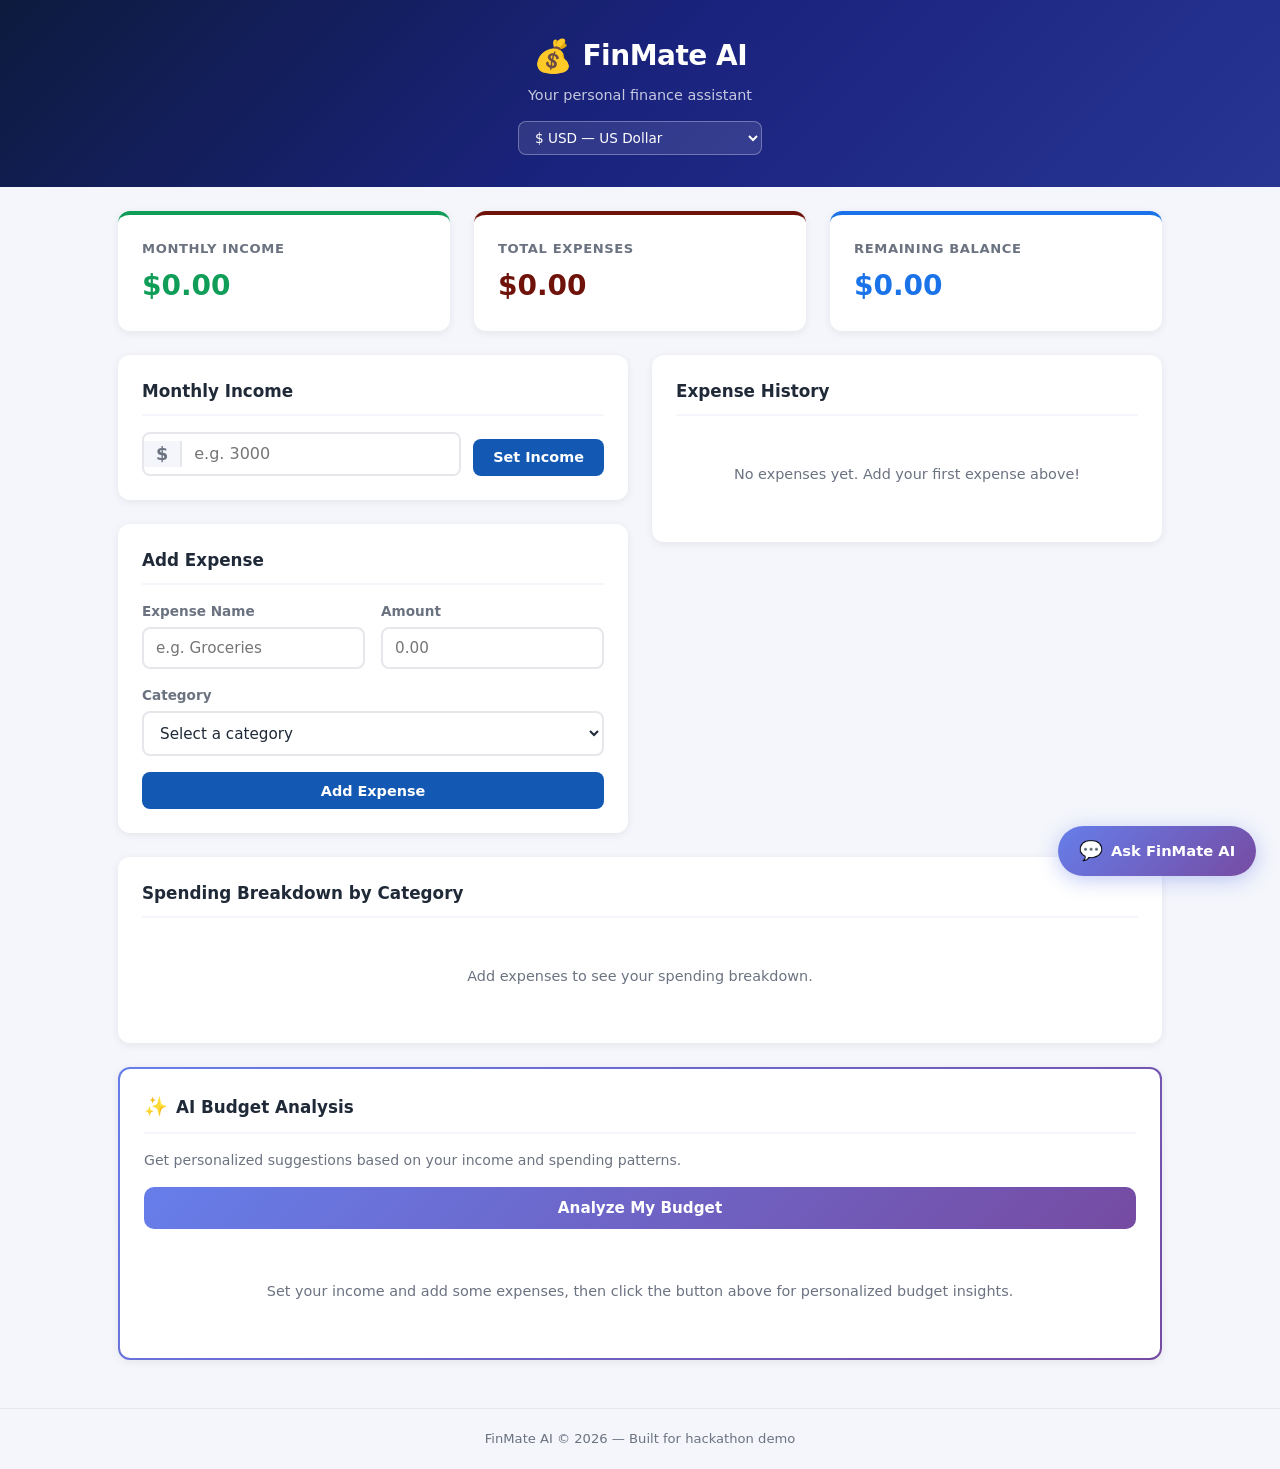
==== index.html @ 182d06a1 "Add files via upload" ====
<!DOCTYPE html>
<html lang="en">
<head>
  <meta charset="UTF-8" />
  <meta name="viewport" content="width=device-width, initial-scale=1.0" />
  <title>FinMate AI — Personal Finance Dashboard</title>
  <link rel="stylesheet" href="styles.css" />
</head>
<body>

  <!-- ========== HEADER ========== -->
  <header class="header">
    <div class="header-inner">
      <div class="logo">
        <span class="logo-icon">💰</span>
        <h1>FinMate AI</h1>
      </div>
      <p class="tagline">Your personal finance assistant</p>
      <div class="currency-selector">
        <label for="currency-select" class="sr-only">Select currency</label>
        <select id="currency-select" class="currency-select">
          <option value="USD">$ USD — US Dollar</option>
          <option value="EUR">€ EUR — Euro</option>
          <option value="GBP">£ GBP — British Pound</option>
          <option value="PKR">₨ PKR — Pakistani Rupee</option>
          <option value="INR">₹ INR — Indian Rupee</option>
          <option value="AED">د.إ AED — UAE Dirham</option>
          <option value="SAR">﷼ SAR — Saudi Riyal</option>
          <option value="CNY">¥ CNY — Chinese Yuan</option>
          <option value="JPY">¥ JPY — Japanese Yen</option>
          <option value="KRW">₩ KRW — South Korean Won</option>
          <option value="TRY">₺ TRY — Turkish Lira</option>
          <option value="AUD">A$ AUD — Australian Dollar</option>
          <option value="CAD">C$ CAD — Canadian Dollar</option>
          <option value="CHF">Fr CHF — Swiss Franc</option>
          <option value="SGD">S$ SGD — Singapore Dollar</option>
          <option value="MYR">RM MYR — Malaysian Ringgit</option>
          <option value="IDR">Rp IDR — Indonesian Rupiah</option>
          <option value="THB">฿ THB — Thai Baht</option>
          <option value="PHP">₱ PHP — Philippine Peso</option>
          <option value="BRL">R$ BRL — Brazilian Real</option>
          <option value="ZAR">R ZAR — South African Rand</option>
          <option value="MXN">Mex$ MXN — Mexican Peso</option>
          <option value="NGN">₦ NGN — Nigerian Naira</option>
          <option value="EGP">E£ EGP — Egyptian Pound</option>
          <option value="BDT">৳ BDT — Bangladeshi Taka</option>
        </select>
      </div>
    </div>
  </header>

  <main class="container">

    <!-- ========== SUMMARY CARDS ========== -->
    <section class="summary-cards">
      <div class="card card-income">
        <span class="card-label">Monthly Income</span>
        <span class="card-value" id="total-income">$0.00</span>
      </div>
      <div class="card card-expenses">
        <span class="card-label">Total Expenses</span>
        <span class="card-value" id="total-expenses">$0.00</span>
      </div>
      <div class="card card-balance">
        <span class="card-label">Remaining Balance</span>
        <span class="card-value" id="remaining-balance">$0.00</span>
      </div>
    </section>

    <!-- ========== MAIN GRID: FORM + EXPENSE LIST ========== -->
    <div class="main-grid">

      <!-- LEFT COLUMN -->
      <div class="left-column">

        <!-- INCOME INPUT -->
        <section class="card-section">
          <h2 class="section-title">Monthly Income</h2>
          <form id="income-form" class="inline-form">
            <div class="input-group">
              <label for="income-input" class="sr-only">Monthly income amount</label>
              <span class="currency-prefix" id="currency-prefix">$</span>
              <input
                type="number"
                id="income-input"
                placeholder="e.g. 3000"
                min="0"
                step="0.01"
              />
            </div>
            <button type="submit" class="btn btn-primary">Set Income</button>
          </form>
        </section>

        <!-- ADD EXPENSE FORM -->
        <section class="card-section">
          <h2 class="section-title">Add Expense</h2>
          <form id="expense-form" class="expense-form">
            <div class="form-row">
              <div class="form-group">
                <label for="expense-name">Expense Name</label>
                <input
                  type="text"
                  id="expense-name"
                  placeholder="e.g. Groceries"
                  required
                />
              </div>
              <div class="form-group">
                <label for="expense-amount">Amount</label>
                <input
                  type="number"
                  id="expense-amount"
                  placeholder="0.00"
                  min="0.01"
                  step="0.01"
                  required
                />
              </div>
            </div>
            <div class="form-group">
              <label for="expense-category">Category</label>
              <select id="expense-category" required>
                <option value="">Select a category</option>
                <option value="Food & Dining">🍔 Food & Dining</option>
                <option value="Transportation">🚗 Transportation</option>
                <option value="Housing">🏠 Housing</option>
                <option value="Utilities">💡 Utilities</option>
                <option value="Entertainment">🎬 Entertainment</option>
                <option value="Shopping">🛍️ Shopping</option>
                <option value="Healthcare">🏥 Healthcare</option>
                <option value="Education">📚 Education</option>
                <option value="Savings">💰 Savings</option>
                <option value="Other">📦 Other</option>
              </select>
            </div>
            <button type="submit" class="btn btn-primary btn-full">Add Expense</button>
          </form>
        </section>
      </div>

      <!-- RIGHT COLUMN: EXPENSE LIST -->
      <div class="right-column">
        <section class="card-section">
          <h2 class="section-title">Expense History</h2>
          <div id="expense-list" class="expense-list">
            <p class="empty-state">No expenses yet. Add your first expense above!</p>
          </div>
        </section>
      </div>
    </div>

    <!-- ========== SPENDING BREAKDOWN ========== -->
    <section class="card-section breakdown-section">
      <h2 class="section-title">Spending Breakdown by Category</h2>
      <div id="breakdown-container" class="breakdown-container">
        <p class="empty-state">Add expenses to see your spending breakdown.</p>
      </div>
    </section>

    <!-- ========== AI BUDGET ANALYSIS ========== -->
    <section class="card-section ai-section">
      <h2 class="section-title ai-section-title">
        <span class="ai-icon">&#10024;</span> AI Budget Analysis
      </h2>
      <p class="ai-description">
        Get personalized suggestions based on your income and spending patterns.
      </p>
      <button id="ai-analyze-btn" class="btn btn-ai" type="button">
        Analyze My Budget
      </button>
      <div id="ai-results" class="ai-results">
        <p class="empty-state">
          Set your income and add some expenses, then click the button above for
          personalized budget insights.
        </p>
      </div>
    </section>

  </main>

  <!-- ========== FLOATING CHAT BUTTON ========== -->
  <button id="chat-toggle-btn" class="chat-toggle-btn" type="button" aria-label="Open FinMate AI Assistant">
    <span class="chat-toggle-icon">💬</span>
    <span class="chat-toggle-label">Ask FinMate AI</span>
  </button>

  <!-- ========== CHAT PANEL ========== -->
  <div id="chat-panel" class="chat-panel" hidden>
    <div class="chat-header">
      <div class="chat-header-info">
        <span class="chat-avatar">🤖</span>
        <div>
          <h3 class="chat-title">FinMate AI Assistant</h3>
          <span class="chat-status">Online — ready to help</span>
        </div>
      </div>
      <div class="chat-header-actions">
        <button id="chat-clear-btn" class="chat-icon-btn" type="button" title="Clear chat" aria-label="Clear chat">🗑️</button>
        <button id="chat-close-btn" class="chat-icon-btn" type="button" title="Close" aria-label="Close chat">✕</button>
      </div>
    </div>
    <div id="chat-messages" class="chat-messages">
      <!-- Messages are rendered here by JavaScript -->
    </div>
    <div id="chat-prompts" class="chat-prompts">
      <button class="chat-prompt-chip" type="button" data-prompt="Help me make a budget">Help me make a budget</button>
      <button class="chat-prompt-chip" type="button" data-prompt="How much should I save?">How much should I save?</button>
      <button class="chat-prompt-chip" type="button" data-prompt="Help me reduce my spending">Reduce my spending</button>
      <button class="chat-prompt-chip" type="button" data-prompt="Explain my budget">Explain my budget</button>
      <button class="chat-prompt-chip" type="button" data-prompt="What's the difference between needs and wants?">Needs vs wants</button>
    </div>
    <form id="chat-input-form" class="chat-input-area">
      <input
        id="chat-input"
        type="text"
        class="chat-input"
        placeholder="Ask me anything about your budget..."
        autocomplete="off"
      />
      <button id="chat-send-btn" class="chat-send-btn" type="submit" aria-label="Send message">
        <span>➤</span>
      </button>
    </form>
  </div>

  <!-- ========== FOOTER ========== -->
  <footer class="footer">
    <p>FinMate AI &copy; 2026 &mdash; Built for hackathon demo</p>
  </footer>

  <script src="app.js"></script>
</body>
</html>
---- styles.css ----
/* ============================================================
   FinMate AI — styles.css
   Modern fintech-style dashboard with responsive layout
   ============================================================ */

/* ---------- CSS RESET & BASE ---------- */
*,
*::before,
*::after {
  box-sizing: border-box;
  margin: 0;
  padding: 0;
}

:root {
  /* Brand colors */
  --color-primary: #1359b4;
  --color-primary-dark: #0d47a1;
  --color-income: #0f9d58;
  --color-expense: #6f130a;
  --color-balance: #1a73e8;

  /* Neutrals */
  --color-bg: #f4f6fb;
  --color-card: #ffffff;
  --color-text: #1f2937;
  --color-text-muted: #6b7280;
  --color-border: #e5e7eb;

  /* Shadows */
  --shadow-card: 0 2px 8px rgba(0, 0, 0, 0.07);
  --shadow-card-hover: 0 6px 20px rgba(0, 0, 0, 0.10);

  /* Spacing */
  --radius: 12px;
  --gap: 1.5rem;

  /* Font */
  --font: 'Segoe UI', system-ui, -apple-system, BlinkMacSystemFont, sans-serif;
}

html {
  font-size: 16px;
}

body {
  font-family: var(--font);
  background: var(--color-bg);
  color: var(--color-text);
  min-height: 100vh;
  display: flex;
  flex-direction: column;
  line-height: 1.5;
}

/* Screen-reader only utility */
.sr-only {
  position: absolute;
  width: 1px;
  height: 1px;
  padding: 0;
  margin: -1px;
  overflow: hidden;
  clip: rect(0, 0, 0, 0);
  border: 0;
}

/* ---------- HEADER ---------- */
.header {
  background: linear-gradient(135deg, #0d1b3e 0%, #1a237e 50%, #283593 100%);
  color: #ffffff;
  padding: 2rem 1.5rem;
  text-align: center;
}

.header-inner {
  max-width: 1100px;
  margin: 0 auto;
}

.logo {
  display: flex;
  align-items: center;
  justify-content: center;
  gap: 0.6rem;
}

.logo-icon {
  font-size: 2rem;
}

.logo h1 {
  font-size: 1.75rem;
  font-weight: 700;
  letter-spacing: -0.5px;
}

.tagline {
  margin-top: 0.3rem;
  font-size: 0.9rem;
  color: rgba(255, 255, 255, 0.75);
}

/* ---------- CURRENCY SELECTOR ---------- */
.currency-selector {
  margin-top: 0.9rem;
  display: flex;
  justify-content: center;
}

.currency-select {
  padding: 0.45rem 0.75rem;
  border: 1px solid rgba(255, 255, 255, 0.3);
  border-radius: 8px;
  background: rgba(255, 255, 255, 0.1);
  color: #fff;
  font-size: 0.85rem;
  font-family: var(--font);
  cursor: pointer;
  outline: none;
  min-width: 220px;
  transition: border-color 0.2s, background 0.2s;
}

.currency-select:hover {
  background: rgba(255, 255, 255, 0.18);
  border-color: rgba(255, 255, 255, 0.5);
}

.currency-select:focus {
  border-color: rgba(255, 255, 255, 0.7);
}

.currency-select option {
  background: #1a237e;
  color: #fff;
}

/* ---------- CONTAINER ---------- */
.container {
  max-width: 1100px;
  margin: 0 auto;
  padding: var(--gap);
  flex: 1;
}

/* ---------- SUMMARY CARDS ---------- */
.summary-cards {
  display: grid;
  grid-template-columns: repeat(3, 1fr);
  gap: var(--gap);
  margin-bottom: var(--gap);
}

.card {
  background: var(--color-card);
  border-radius: var(--radius);
  box-shadow: var(--shadow-card);
  padding: 1.5rem;
  display: flex;
  flex-direction: column;
  gap: 0.4rem;
  border-top: 4px solid transparent;
  transition: box-shadow 0.2s ease;
}

.card:hover {
  box-shadow: var(--shadow-card-hover);
}

.card-label {
  font-size: 0.82rem;
  font-weight: 600;
  text-transform: uppercase;
  letter-spacing: 0.6px;
  color: var(--color-text-muted);
}

.card-value {
  font-size: 1.75rem;
  font-weight: 700;
}

/* Accent borders */
.card-income    { border-top-color: var(--color-income); }
.card-expenses  { border-top-color: var(--color-expense); }
.card-balance   { border-top-color: var(--color-balance); }

/* Value colors */
.card-income  .card-value { color: var(--color-income); }
.card-expenses .card-value { color: var(--color-expense); }
.card-balance .card-value  { color: var(--color-balance); }

/* Negative balance turns red */
.card-balance.negative .card-value { color: var(--color-expense); }

/* ---------- MAIN GRID (2-col desktop) ---------- */
.main-grid {
  display: grid;
  grid-template-columns: 1fr 1fr;
  gap: var(--gap);
  margin-bottom: var(--gap);
}

.left-column,
.right-column {
  display: flex;
  flex-direction: column;
  gap: var(--gap);
}

/* ---------- CARD SECTIONS ---------- */
.card-section {
  background: var(--color-card);
  border-radius: var(--radius);
  box-shadow: var(--shadow-card);
  padding: 1.5rem;
}

.section-title {
  font-size: 1.05rem;
  font-weight: 700;
  margin-bottom: 1rem;
  color: var(--color-text);
  border-bottom: 2px solid var(--color-bg);
  padding-bottom: 0.6rem;
}

/* ---------- FORMS ---------- */
.inline-form {
  display: flex;
  gap: 0.75rem;
  align-items: flex-end;
}

.input-group {
  display: flex;
  align-items: center;
  flex: 1;
  border: 2px solid var(--color-border);
  border-radius: 8px;
  overflow: hidden;
  background: #fff;
  transition: border-color 0.2s;
}

.input-group:focus-within {
  border-color: var(--color-primary);
}

.currency-prefix {
  padding: 0 0.75rem;
  font-size: 1.1rem;
  font-weight: 600;
  color: var(--color-text-muted);
  background: var(--color-bg);
  height: 100%;
  display: flex;
  align-items: center;
  border-right: 2px solid var(--color-border);
}

.input-group input {
  border: none;
  outline: none;
  padding: 0.65rem 0.75rem;
  font-size: 1rem;
  width: 100%;
  font-family: var(--font);
}

/* Expense form */
.expense-form {
  display: flex;
  flex-direction: column;
  gap: 1rem;
}

.form-row {
  display: grid;
  grid-template-columns: 1fr 1fr;
  gap: 1rem;
}

.form-group {
  display: flex;
  flex-direction: column;
  gap: 0.35rem;
}

.form-group label {
  font-size: 0.85rem;
  font-weight: 600;
  color: var(--color-text-muted);
}

.form-group input,
.form-group select {
  padding: 0.65rem 0.75rem;
  border: 2px solid var(--color-border);
  border-radius: 8px;
  font-size: 0.95rem;
  font-family: var(--font);
  color: var(--color-text);
  background: #fff;
  transition: border-color 0.2s;
  outline: none;
}

.form-group input:focus,
.form-group select:focus {
  border-color: var(--color-primary);
}

/* ---------- BUTTONS ---------- */
.btn {
  padding: 0.65rem 1.25rem;
  border: none;
  border-radius: 8px;
  font-size: 0.9rem;
  font-weight: 600;
  cursor: pointer;
  font-family: var(--font);
  transition: background 0.2s, transform 0.1s;
  white-space: nowrap;
}

.btn:active {
  transform: scale(0.97);
}

.btn-primary {
  background: var(--color-primary);
  color: #fff;
}

.btn-primary:hover {
  background: var(--color-primary-dark);
}

.btn-full {
  width: 100%;
}

.btn-danger {
  background: #fdecea;
  color: var(--color-expense);
  padding: 0.4rem 0.75rem;
  font-size: 0.8rem;
}

.btn-danger:hover {
  background: #f8b4b0;
}

/* ---------- EXPENSE LIST ---------- */
.expense-list {
  max-height: 360px;
  overflow-y: auto;
  display: flex;
  flex-direction: column;
  gap: 0.5rem;
}

.expense-item {
  display: flex;
  align-items: center;
  justify-content: space-between;
  background: var(--color-bg);
  border-radius: 8px;
  padding: 0.75rem 1rem;
  gap: 0.75rem;
  transition: background 0.15s;
}

.expense-item:hover {
  background: #eef1f8;
}

.expense-info {
  flex: 1;
  min-width: 0;
}

.expense-name {
  font-weight: 600;
  font-size: 0.95rem;
  white-space: nowrap;
  overflow: hidden;
  text-overflow: ellipsis;
}

.expense-category {
  font-size: 0.78rem;
  color: var(--color-text-muted);
  margin-top: 2px;
}

.expense-amount {
  font-weight: 700;
  font-size: 1rem;
  color: var(--color-expense);
  flex-shrink: 0;
}

.empty-state {
  text-align: center;
  color: var(--color-text-muted);
  font-size: 0.9rem;
  padding: 2rem 0;
}

/* ---------- BREAKDOWN SECTION ---------- */
.breakdown-section {
  margin-bottom: var(--gap);
}

.breakdown-container {
  display: flex;
  flex-direction: column;
  gap: 1rem;
}

.breakdown-row {
  display: flex;
  align-items: center;
  gap: 1rem;
}

.breakdown-label {
  min-width: 140px;
  font-size: 0.9rem;
  font-weight: 600;
  color: var(--color-text);
}

.breakdown-bar-track {
  flex: 1;
  height: 20px;
  background: var(--color-bg);
  border-radius: 10px;
  overflow: hidden;
}

.breakdown-bar-fill {
  height: 100%;
  border-radius: 10px;
  transition: width 0.4s ease;
  min-width: 4px;
}

.breakdown-amount {
  min-width: 80px;
  text-align: right;
  font-weight: 700;
  font-size: 0.9rem;
  color: var(--color-text);
}

.breakdown-percent {
  min-width: 44px;
  text-align: right;
  font-size: 0.82rem;
  color: var(--color-text-muted);
  font-weight: 600;
}

/* Category bar colors */
.bar-color-0  { background: #620606; }
.bar-color-1  { background: #0f9d58; }
.bar-color-2  { background: #a1790c; }
.bar-color-3  { background: #db4437; }
.bar-color-4  { background: #ab47bc; }
.bar-color-5  { background: #00acc1; }
.bar-color-6  { background: #ff7043; }
.bar-color-7  { background: #5c6bc0; }
.bar-color-8  { background: #26a69a; }
.bar-color-9  { background: #8d6e63; }

/* ---------- AI BUDGET ANALYSIS SECTION ---------- */
.ai-section {
  margin-bottom: var(--gap);
  border: 2px solid transparent;
  background:
    linear-gradient(var(--color-card), var(--color-card)) padding-box,
    linear-gradient(135deg, #667eea 0%, #764ba2 100%) border-box;
}

.ai-section-title {
  display: flex;
  align-items: center;
  gap: 0.5rem;
}

.ai-icon {
  font-size: 1.2rem;
}

.ai-description {
  font-size: 0.88rem;
  color: var(--color-text-muted);
  margin-bottom: 1rem;
  line-height: 1.5;
}

.btn-ai {
  background: linear-gradient(135deg, #667eea 0%, #764ba2 100%);
  color: #fff;
  padding: 0.75rem 1.5rem;
  font-size: 0.95rem;
  border-radius: 10px;
  cursor: pointer;
  border: none;
  font-weight: 600;
  font-family: var(--font);
  transition: opacity 0.2s, transform 0.1s;
  width: 100%;
}

.btn-ai:hover {
  opacity: 0.92;
}

.btn-ai:active {
  transform: scale(0.98);
}

.btn-ai:disabled {
  opacity: 0.5;
  cursor: not-allowed;
  transform: none;
}

/* AI results container */
.ai-results {
  margin-top: 1.25rem;
}

.ai-summary-box {
  background: linear-gradient(135deg, #f0f4ff 0%, #f5f0ff 100%);
  border-radius: 10px;
  padding: 1.25rem;
  margin-bottom: 1rem;
  border-left: 4px solid #764ba2;
}

.ai-summary-box p {
  font-size: 0.92rem;
  line-height: 1.7;
  color: var(--color-text);
}

.ai-summary-box .ai-highlight {
  font-weight: 700;
  color: #764ba2;
}

.ai-summary-box .ai-warning {
  font-weight: 700;
  color: var(--color-expense);
}

/* Individual suggestion cards */
.ai-suggestions {
  display: flex;
  flex-direction: column;
  gap: 0.65rem;
}

.ai-suggestion {
  display: flex;
  align-items: flex-start;
  gap: 0.75rem;
  background: var(--color-bg);
  border-radius: 10px;
  padding: 1rem 1.15rem;
  transition: background 0.15s;
}

.ai-suggestion:hover {
  background: #eef1f8;
}

.ai-suggestion-icon {
  font-size: 1.25rem;
  flex-shrink: 0;
  margin-top: 1px;
}

.ai-suggestion-text {
  font-size: 0.9rem;
  line-height: 1.6;
  color: var(--color-text);
}

.ai-suggestion-text strong {
  color: #4a2c82;
}

/* Loading spinner */
.ai-loading {
  display: flex;
  align-items: center;
  justify-content: center;
  gap: 0.75rem;
  padding: 1.5rem 0;
  color: var(--color-text-muted);
  font-size: 0.9rem;
}

.ai-spinner {
  width: 22px;
  height: 22px;
  border: 3px solid var(--color-border);
  border-top-color: #764ba2;
  border-radius: 50%;
  animation: ai-spin 0.7s linear infinite;
}

@keyframes ai-spin {
  to { transform: rotate(360deg); }
}

/* ---------- FLOATING CHAT TOGGLE BUTTON ---------- */
.chat-toggle-btn {
  position: fixed;
  bottom: 1.5rem;
  right: 1.5rem;
  z-index: 900;
  display: flex;
  align-items: center;
  gap: 0.5rem;
  padding: 0.85rem 1.3rem;
  background: linear-gradient(135deg, #667eea 0%, #764ba2 100%);
  color: #fff;
  border: none;
  border-radius: 50px;
  font-size: 0.92rem;
  font-weight: 600;
  font-family: var(--font);
  cursor: pointer;
  box-shadow: 0 4px 20px rgba(102, 126, 234, 0.4);
  transition: transform 0.2s, box-shadow 0.2s;
}

.chat-toggle-btn:hover {
  transform: translateY(-2px);
  box-shadow: 0 6px 28px rgba(102, 126, 234, 0.5);
}

.chat-toggle-btn:active {
  transform: scale(0.97);
}

.chat-toggle-icon {
  font-size: 1.2rem;
}

.chat-toggle-label {
  display: inline;
}

/* ---------- CHAT PANEL ---------- */
.chat-panel {
  position: fixed;
  bottom: 1.5rem;
  right: 1.5rem;
  z-index: 1000;
  width: 400px;
  height: 600px;
  max-height: calc(100vh - 3rem);
  background: var(--color-card);
  border-radius: 16px;
  box-shadow: 0 12px 48px rgba(0, 0, 0, 0.18);
  display: flex;
  flex-direction: column;
  overflow: hidden;
  animation: chat-slide-up 0.3s ease;
}

.chat-panel[hidden] {
  display: none;
}

@keyframes chat-slide-up {
  from { opacity: 0; transform: translateY(20px); }
  to   { opacity: 1; transform: translateY(0); }
}

/* Chat header */
.chat-header {
  display: flex;
  align-items: center;
  justify-content: space-between;
  padding: 0.85rem 1rem;
  background: linear-gradient(135deg, #0d1b3e 0%, #1a237e 100%);
  color: #fff;
  flex-shrink: 0;
}

.chat-header-info {
  display: flex;
  align-items: center;
  gap: 0.6rem;
}

.chat-avatar {
  font-size: 1.5rem;
}

.chat-title {
  font-size: 0.95rem;
  font-weight: 700;
  margin: 0;
}

.chat-status {
  font-size: 0.72rem;
  color: rgba(255, 255, 255, 0.65);
}

.chat-header-actions {
  display: flex;
  gap: 0.25rem;
}

.chat-icon-btn {
  background: rgba(255, 255, 255, 0.1);
  border: none;
  color: #fff;
  width: 30px;
  height: 30px;
  border-radius: 8px;
  cursor: pointer;
  font-size: 0.85rem;
  display: flex;
  align-items: center;
  justify-content: center;
  transition: background 0.15s;
}

.chat-icon-btn:hover {
  background: rgba(255, 255, 255, 0.25);
}

/* Chat messages area */
.chat-messages {
  flex: 1;
  overflow-y: auto;
  padding: 1rem;
  display: flex;
  flex-direction: column;
  gap: 0.75rem;
}

/* Message bubbles */
.chat-msg {
  display: flex;
  gap: 0.5rem;
  max-width: 88%;
}

.chat-msg.user {
  align-self: flex-end;
  flex-direction: row-reverse;
}

.chat-msg.assistant {
  align-self: flex-start;
}

.chat-msg-bubble {
  padding: 0.7rem 0.9rem;
  border-radius: 14px;
  font-size: 0.88rem;
  line-height: 1.55;
  word-break: break-word;
}

.chat-msg.user .chat-msg-bubble {
  background: linear-gradient(135deg, #667eea 0%, #764ba2 100%);
  color: #fff;
  border-bottom-right-radius: 4px;
}

.chat-msg.assistant .chat-msg-bubble {
  background: var(--color-bg);
  color: var(--color-text);
  border-bottom-left-radius: 4px;
}

.chat-msg-bubble strong {
  font-weight: 700;
}

.chat-msg.assistant .chat-msg-bubble strong {
  color: #4a2c82;
}

/* Typing indicator */
.chat-typing {
  display: flex;
  align-items: center;
  gap: 0.4rem;
  padding: 0.6rem 0.9rem;
  background: var(--color-bg);
  border-radius: 14px;
  border-bottom-left-radius: 4px;
  width: fit-content;
}

.chat-typing-dot {
  width: 7px;
  height: 7px;
  border-radius: 50%;
  background: var(--color-text-muted);
  animation: typing-bounce 1.2s ease infinite;
}

.chat-typing-dot:nth-child(2) { animation-delay: 0.15s; }
.chat-typing-dot:nth-child(3) { animation-delay: 0.3s; }

@keyframes typing-bounce {
  0%, 60%, 100% { transform: translateY(0); opacity: 0.4; }
  30% { transform: translateY(-4px); opacity: 1; }
}

/* Suggested prompts */
.chat-prompts {
  display: flex;
  flex-wrap: wrap;
  gap: 0.4rem;
  padding: 0 1rem 0.5rem;
  flex-shrink: 0;
}

.chat-prompts[hidden] {
  display: none;
}

.chat-prompt-chip {
  padding: 0.35rem 0.7rem;
  background: var(--color-bg);
  border: 1px solid var(--color-border);
  border-radius: 20px;
  font-size: 0.76rem;
  font-family: var(--font);
  color: var(--color-text);
  cursor: pointer;
  transition: background 0.15s, border-color 0.15s;
  white-space: nowrap;
}

.chat-prompt-chip:hover {
  background: #e8ebf5;
  border-color: #764ba2;
  color: #4a2c82;
}

/* Chat input area */
.chat-input-area {
  display: flex;
  align-items: center;
  gap: 0.5rem;
  padding: 0.75rem 1rem;
  border-top: 1px solid var(--color-border);
  background: var(--color-card);
  flex-shrink: 0;
}

.chat-input {
  flex: 1;
  padding: 0.6rem 0.85rem;
  border: 2px solid var(--color-border);
  border-radius: 10px;
  font-size: 0.88rem;
  font-family: var(--font);
  outline: none;
  transition: border-color 0.2s;
  background: var(--color-bg);
}

.chat-input:focus {
  border-color: #764ba2;
}

.chat-send-btn {
  width: 38px;
  height: 38px;
  border: none;
  border-radius: 10px;
  background: linear-gradient(135deg, #667eea 0%, #764ba2 100%);
  color: #fff;
  font-size: 1.1rem;
  cursor: pointer;
  display: flex;
  align-items: center;
  justify-content: center;
  transition: opacity 0.15s, transform 0.1s;
  flex-shrink: 0;
}

.chat-send-btn:hover {
  opacity: 0.9;
}

.chat-send-btn:active {
  transform: scale(0.93);
}

.chat-send-btn:disabled {
  opacity: 0.4;
  cursor: not-allowed;
}

/* Chat error message */
.chat-error {
  background: #fdecea;
  color: var(--color-expense);
  padding: 0.5rem 0.75rem;
  border-radius: 10px;
  font-size: 0.82rem;
  text-align: center;
}

/* ---------- FOOTER ---------- */
.footer {
  text-align: center;
  padding: 1.25rem;
  font-size: 0.82rem;
  color: var(--color-text-muted);
  border-top: 1px solid var(--color-border);
  margin-top: auto;
}

/* ---------- RESPONSIVE ---------- */

/* Tablet: stack summary cards, keep 2-col grid */
@media (max-width: 900px) {
  .summary-cards {
    grid-template-columns: repeat(3, 1fr);
  }

  .main-grid {
    grid-template-columns: 1fr;
  }
}

/* Mobile: stack everything */
@media (max-width: 600px) {
  .logo h1 {
    font-size: 1.35rem;
  }

  .card-value {
    font-size: 1.3rem;
  }

  .summary-cards {
    grid-template-columns: 1fr;
    gap: 0.75rem;
  }

  .card {
    flex-direction: row;
    align-items: center;
    justify-content: space-between;
    padding: 1rem 1.25rem;
  }

  .inline-form {
    flex-direction: column;
    align-items: stretch;
  }

  .form-row {
    grid-template-columns: 1fr;
  }

  .breakdown-row {
    flex-wrap: wrap;
    gap: 0.4rem;
  }

  .breakdown-label {
    min-width: 100%;
  }

  .breakdown-bar-track {
    flex: 1;
  }

  /* Chat responsive */
  .chat-panel {
    width: calc(100vw - 1rem);
    height: calc(100vh - 1rem);
    bottom: 0.5rem;
    right: 0.5rem;
    border-radius: 12px;
  }

  .chat-toggle-label {
    display: none;
  }

  .chat-toggle-btn {
    padding: 0.85rem;
    border-radius: 50%;
    bottom: 1rem;
    right: 1rem;
  }

  .chat-toggle-icon {
    font-size: 1.4rem;
  }
}
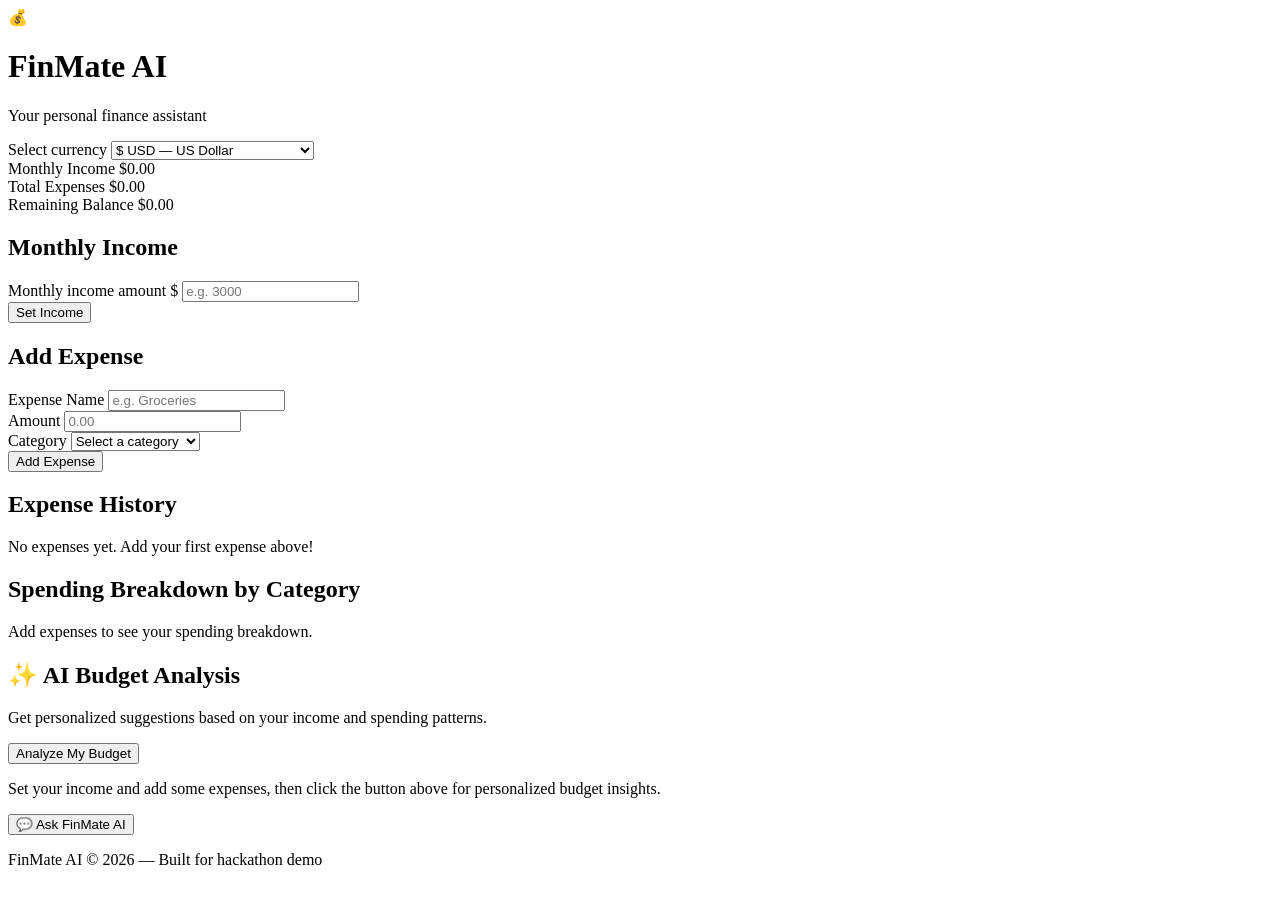
==== commit 3a6f09b9: "Update HTML title and meta tags for SEO Updated meta tags for SEO and changed the title to reflect t" ====
--- a/index.html
+++ b/index.html
@@ -1,10 +1,18 @@
 <!DOCTYPE html>
 <html lang="en">
 <head>
-  <meta charset="UTF-8" />
-  <meta name="viewport" content="width=device-width, initial-scale=1.0" />
-  <title>FinMate AI — Personal Finance Dashboard</title>
-  <link rel="stylesheet" href="styles.css" />
+  <title>FinMate AI — Smart Personal Finance Assistant</title>
+
+<meta name="description" content="FinMate AI is a smart personal finance assistant that helps you manage income, expenses, budgets, and multiple currencies.">
+
+<meta name="robots" content="index, follow">
+
+<link rel="canonical" href="https://mariamhaider307-collab.github.io/FINMATE-AI/">
+
+<meta property="og:title" content="FinMate AI — Smart Personal Finance Assistant">
+<meta property="og:description" content="Manage your income, expenses, budgets, and currencies with FinMate AI.">
+<meta property="og:url" content="https://mariamhaider307-collab.github.io/FINMATE-AI/">
+<meta property="og:type" content="website">
 </head>
 <body>
 
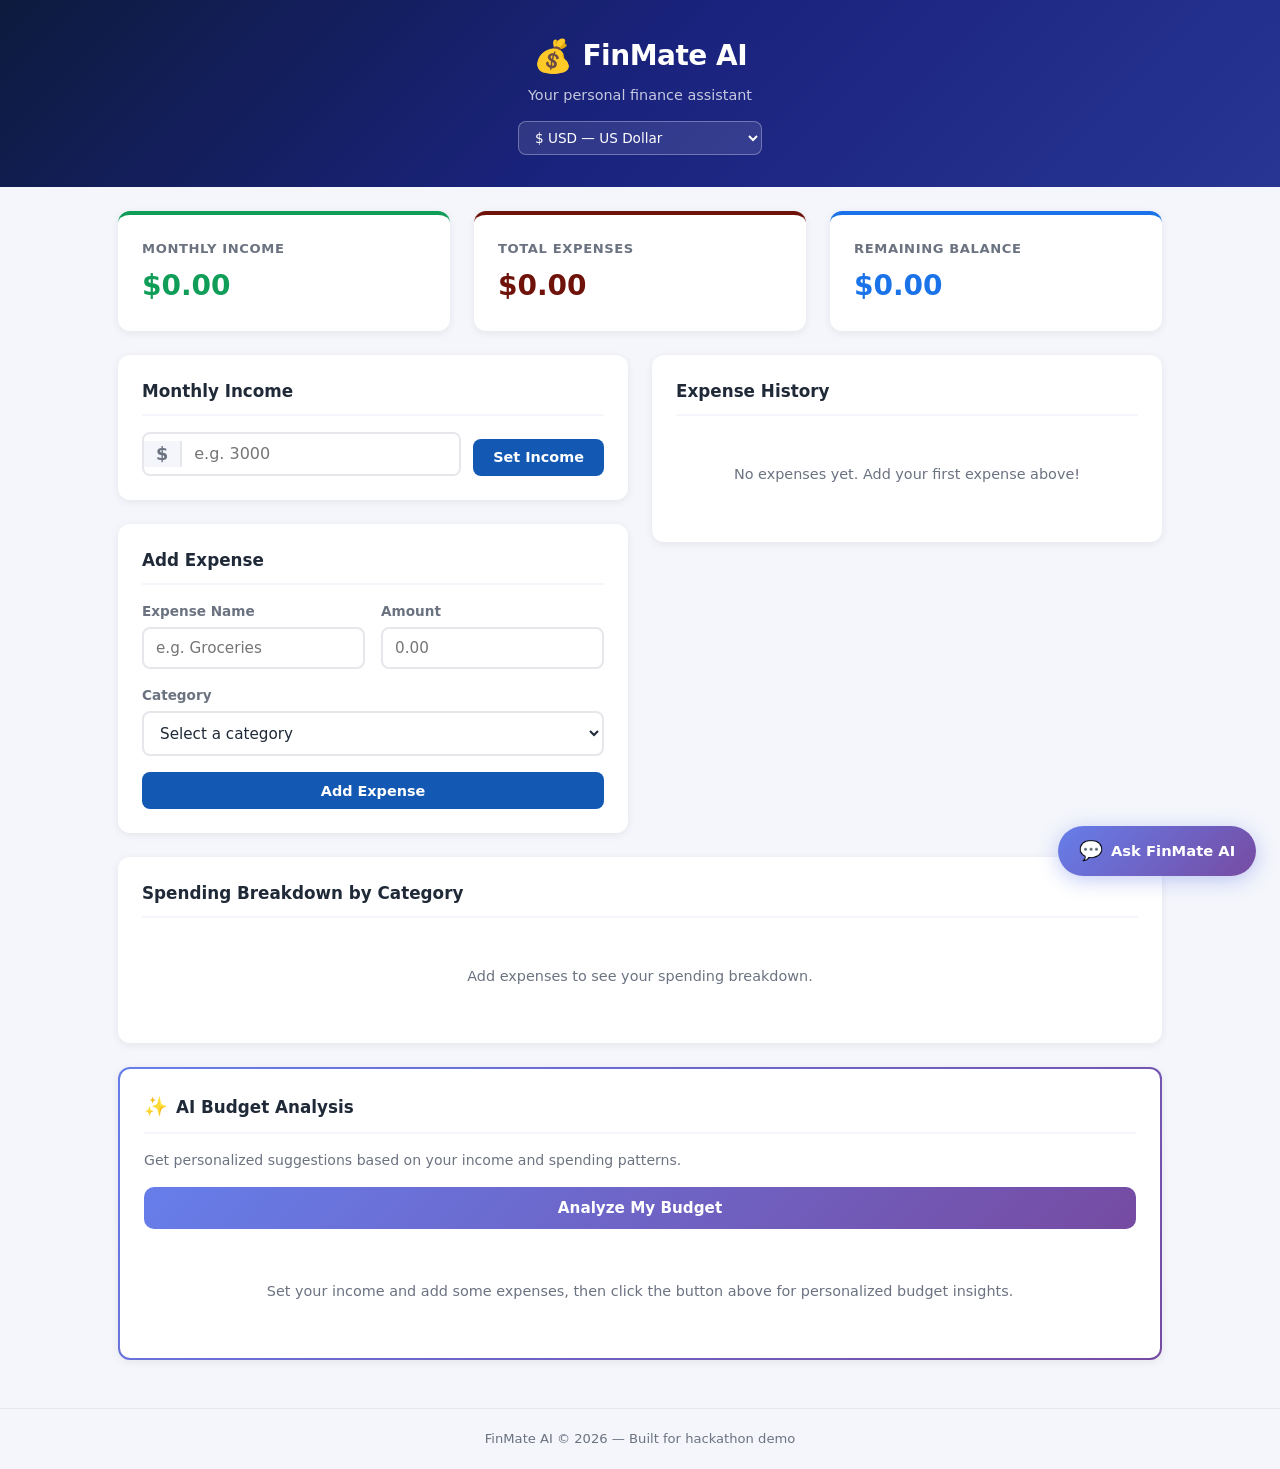
==== commit 35052268: "Refactor index.html for improved structure and styling" ====
--- a/index.html
+++ b/index.html
@@ -1,18 +1,32 @@
 <!DOCTYPE html>
 <html lang="en">
 <head>
+<head>
+  <meta charset="UTF-8">
+  <meta name="viewport" content="width=device-width, initial-scale=1.0">
+
   <title>FinMate AI — Smart Personal Finance Assistant</title>
 
-<meta name="description" content="FinMate AI is a smart personal finance assistant that helps you manage income, expenses, budgets, and multiple currencies.">
-
-<meta name="robots" content="index, follow">
-
-<link rel="canonical" href="https://mariamhaider307-collab.github.io/FINMATE-AI/">
-
-<meta property="og:title" content="FinMate AI — Smart Personal Finance Assistant">
-<meta property="og:description" content="Manage your income, expenses, budgets, and currencies with FinMate AI.">
-<meta property="og:url" content="https://mariamhaider307-collab.github.io/FINMATE-AI/">
-<meta property="og:type" content="website">
+  <meta name="description"
+        content="FinMate AI is a smart personal finance assistant that helps you manage income, expenses, budgets, and multiple currencies.">
+
+  <meta name="robots" content="index, follow">
+
+  <link rel="canonical"
+        href="https://mariamhaider307-collab.github.io/FINMATE-AI/">
+
+  <meta property="og:title"
+        content="FinMate AI — Smart Personal Finance Assistant">
+
+  <meta property="og:description"
+        content="Manage your income, expenses, budgets, and currencies with FinMate AI.">
+
+  <meta property="og:url"
+        content="https://mariamhaider307-collab.github.io/FINMATE-AI/">
+
+  <meta property="og:type" content="website">
+
+  <link rel="stylesheet" href="styles.css">
 </head>
 <body>
 
--- a/styles.css
+++ b/styles.css
@@ -0,0 +1,1016 @@
+/* ============================================================
+   FinMate AI — styles.css
+   Modern fintech-style dashboard with responsive layout
+   ============================================================ */
+
+/* ---------- CSS RESET & BASE ---------- */
+*,
+*::before,
+*::after {
+  box-sizing: border-box;
+  margin: 0;
+  padding: 0;
+}
+
+:root {
+  /* Brand colors */
+  --color-primary: #1359b4;
+  --color-primary-dark: #0d47a1;
+  --color-income: #0f9d58;
+  --color-expense: #6f130a;
+  --color-balance: #1a73e8;
+
+  /* Neutrals */
+  --color-bg: #f4f6fb;
+  --color-card: #ffffff;
+  --color-text: #1f2937;
+  --color-text-muted: #6b7280;
+  --color-border: #e5e7eb;
+
+  /* Shadows */
+  --shadow-card: 0 2px 8px rgba(0, 0, 0, 0.07);
+  --shadow-card-hover: 0 6px 20px rgba(0, 0, 0, 0.10);
+
+  /* Spacing */
+  --radius: 12px;
+  --gap: 1.5rem;
+
+  /* Font */
+  --font: 'Segoe UI', system-ui, -apple-system, BlinkMacSystemFont, sans-serif;
+}
+
+html {
+  font-size: 16px;
+}
+
+body {
+  font-family: var(--font);
+  background: var(--color-bg);
+  color: var(--color-text);
+  min-height: 100vh;
+  display: flex;
+  flex-direction: column;
+  line-height: 1.5;
+}
+
+/* Screen-reader only utility */
+.sr-only {
+  position: absolute;
+  width: 1px;
+  height: 1px;
+  padding: 0;
+  margin: -1px;
+  overflow: hidden;
+  clip: rect(0, 0, 0, 0);
+  border: 0;
+}
+
+/* ---------- HEADER ---------- */
+.header {
+  background: linear-gradient(135deg, #0d1b3e 0%, #1a237e 50%, #283593 100%);
+  color: #ffffff;
+  padding: 2rem 1.5rem;
+  text-align: center;
+}
+
+.header-inner {
+  max-width: 1100px;
+  margin: 0 auto;
+}
+
+.logo {
+  display: flex;
+  align-items: center;
+  justify-content: center;
+  gap: 0.6rem;
+}
+
+.logo-icon {
+  font-size: 2rem;
+}
+
+.logo h1 {
+  font-size: 1.75rem;
+  font-weight: 700;
+  letter-spacing: -0.5px;
+}
+
+.tagline {
+  margin-top: 0.3rem;
+  font-size: 0.9rem;
+  color: rgba(255, 255, 255, 0.75);
+}
+
+/* ---------- CURRENCY SELECTOR ---------- */
+.currency-selector {
+  margin-top: 0.9rem;
+  display: flex;
+  justify-content: center;
+}
+
+.currency-select {
+  padding: 0.45rem 0.75rem;
+  border: 1px solid rgba(255, 255, 255, 0.3);
+  border-radius: 8px;
+  background: rgba(255, 255, 255, 0.1);
+  color: #fff;
+  font-size: 0.85rem;
+  font-family: var(--font);
+  cursor: pointer;
+  outline: none;
+  min-width: 220px;
+  transition: border-color 0.2s, background 0.2s;
+}
+
+.currency-select:hover {
+  background: rgba(255, 255, 255, 0.18);
+  border-color: rgba(255, 255, 255, 0.5);
+}
+
+.currency-select:focus {
+  border-color: rgba(255, 255, 255, 0.7);
+}
+
+.currency-select option {
+  background: #1a237e;
+  color: #fff;
+}
+
+/* ---------- CONTAINER ---------- */
+.container {
+  max-width: 1100px;
+  margin: 0 auto;
+  padding: var(--gap);
+  flex: 1;
+}
+
+/* ---------- SUMMARY CARDS ---------- */
+.summary-cards {
+  display: grid;
+  grid-template-columns: repeat(3, 1fr);
+  gap: var(--gap);
+  margin-bottom: var(--gap);
+}
+
+.card {
+  background: var(--color-card);
+  border-radius: var(--radius);
+  box-shadow: var(--shadow-card);
+  padding: 1.5rem;
+  display: flex;
+  flex-direction: column;
+  gap: 0.4rem;
+  border-top: 4px solid transparent;
+  transition: box-shadow 0.2s ease;
+}
+
+.card:hover {
+  box-shadow: var(--shadow-card-hover);
+}
+
+.card-label {
+  font-size: 0.82rem;
+  font-weight: 600;
+  text-transform: uppercase;
+  letter-spacing: 0.6px;
+  color: var(--color-text-muted);
+}
+
+.card-value {
+  font-size: 1.75rem;
+  font-weight: 700;
+}
+
+/* Accent borders */
+.card-income    { border-top-color: var(--color-income); }
+.card-expenses  { border-top-color: var(--color-expense); }
+.card-balance   { border-top-color: var(--color-balance); }
+
+/* Value colors */
+.card-income  .card-value { color: var(--color-income); }
+.card-expenses .card-value { color: var(--color-expense); }
+.card-balance .card-value  { color: var(--color-balance); }
+
+/* Negative balance turns red */
+.card-balance.negative .card-value { color: var(--color-expense); }
+
+/* ---------- MAIN GRID (2-col desktop) ---------- */
+.main-grid {
+  display: grid;
+  grid-template-columns: 1fr 1fr;
+  gap: var(--gap);
+  margin-bottom: var(--gap);
+}
+
+.left-column,
+.right-column {
+  display: flex;
+  flex-direction: column;
+  gap: var(--gap);
+}
+
+/* ---------- CARD SECTIONS ---------- */
+.card-section {
+  background: var(--color-card);
+  border-radius: var(--radius);
+  box-shadow: var(--shadow-card);
+  padding: 1.5rem;
+}
+
+.section-title {
+  font-size: 1.05rem;
+  font-weight: 700;
+  margin-bottom: 1rem;
+  color: var(--color-text);
+  border-bottom: 2px solid var(--color-bg);
+  padding-bottom: 0.6rem;
+}
+
+/* ---------- FORMS ---------- */
+.inline-form {
+  display: flex;
+  gap: 0.75rem;
+  align-items: flex-end;
+}
+
+.input-group {
+  display: flex;
+  align-items: center;
+  flex: 1;
+  border: 2px solid var(--color-border);
+  border-radius: 8px;
+  overflow: hidden;
+  background: #fff;
+  transition: border-color 0.2s;
+}
+
+.input-group:focus-within {
+  border-color: var(--color-primary);
+}
+
+.currency-prefix {
+  padding: 0 0.75rem;
+  font-size: 1.1rem;
+  font-weight: 600;
+  color: var(--color-text-muted);
+  background: var(--color-bg);
+  height: 100%;
+  display: flex;
+  align-items: center;
+  border-right: 2px solid var(--color-border);
+}
+
+.input-group input {
+  border: none;
+  outline: none;
+  padding: 0.65rem 0.75rem;
+  font-size: 1rem;
+  width: 100%;
+  font-family: var(--font);
+}
+
+/* Expense form */
+.expense-form {
+  display: flex;
+  flex-direction: column;
+  gap: 1rem;
+}
+
+.form-row {
+  display: grid;
+  grid-template-columns: 1fr 1fr;
+  gap: 1rem;
+}
+
+.form-group {
+  display: flex;
+  flex-direction: column;
+  gap: 0.35rem;
+}
+
+.form-group label {
+  font-size: 0.85rem;
+  font-weight: 600;
+  color: var(--color-text-muted);
+}
+
+.form-group input,
+.form-group select {
+  padding: 0.65rem 0.75rem;
+  border: 2px solid var(--color-border);
+  border-radius: 8px;
+  font-size: 0.95rem;
+  font-family: var(--font);
+  color: var(--color-text);
+  background: #fff;
+  transition: border-color 0.2s;
+  outline: none;
+}
+
+.form-group input:focus,
+.form-group select:focus {
+  border-color: var(--color-primary);
+}
+
+/* ---------- BUTTONS ---------- */
+.btn {
+  padding: 0.65rem 1.25rem;
+  border: none;
+  border-radius: 8px;
+  font-size: 0.9rem;
+  font-weight: 600;
+  cursor: pointer;
+  font-family: var(--font);
+  transition: background 0.2s, transform 0.1s;
+  white-space: nowrap;
+}
+
+.btn:active {
+  transform: scale(0.97);
+}
+
+.btn-primary {
+  background: var(--color-primary);
+  color: #fff;
+}
+
+.btn-primary:hover {
+  background: var(--color-primary-dark);
+}
+
+.btn-full {
+  width: 100%;
+}
+
+.btn-danger {
+  background: #fdecea;
+  color: var(--color-expense);
+  padding: 0.4rem 0.75rem;
+  font-size: 0.8rem;
+}
+
+.btn-danger:hover {
+  background: #f8b4b0;
+}
+
+/* ---------- EXPENSE LIST ---------- */
+.expense-list {
+  max-height: 360px;
+  overflow-y: auto;
+  display: flex;
+  flex-direction: column;
+  gap: 0.5rem;
+}
+
+.expense-item {
+  display: flex;
+  align-items: center;
+  justify-content: space-between;
+  background: var(--color-bg);
+  border-radius: 8px;
+  padding: 0.75rem 1rem;
+  gap: 0.75rem;
+  transition: background 0.15s;
+}
+
+.expense-item:hover {
+  background: #eef1f8;
+}
+
+.expense-info {
+  flex: 1;
+  min-width: 0;
+}
+
+.expense-name {
+  font-weight: 600;
+  font-size: 0.95rem;
+  white-space: nowrap;
+  overflow: hidden;
+  text-overflow: ellipsis;
+}
+
+.expense-category {
+  font-size: 0.78rem;
+  color: var(--color-text-muted);
+  margin-top: 2px;
+}
+
+.expense-amount {
+  font-weight: 700;
+  font-size: 1rem;
+  color: var(--color-expense);
+  flex-shrink: 0;
+}
+
+.empty-state {
+  text-align: center;
+  color: var(--color-text-muted);
+  font-size: 0.9rem;
+  padding: 2rem 0;
+}
+
+/* ---------- BREAKDOWN SECTION ---------- */
+.breakdown-section {
+  margin-bottom: var(--gap);
+}
+
+.breakdown-container {
+  display: flex;
+  flex-direction: column;
+  gap: 1rem;
+}
+
+.breakdown-row {
+  display: flex;
+  align-items: center;
+  gap: 1rem;
+}
+
+.breakdown-label {
+  min-width: 140px;
+  font-size: 0.9rem;
+  font-weight: 600;
+  color: var(--color-text);
+}
+
+.breakdown-bar-track {
+  flex: 1;
+  height: 20px;
+  background: var(--color-bg);
+  border-radius: 10px;
+  overflow: hidden;
+}
+
+.breakdown-bar-fill {
+  height: 100%;
+  border-radius: 10px;
+  transition: width 0.4s ease;
+  min-width: 4px;
+}
+
+.breakdown-amount {
+  min-width: 80px;
+  text-align: right;
+  font-weight: 700;
+  font-size: 0.9rem;
+  color: var(--color-text);
+}
+
+.breakdown-percent {
+  min-width: 44px;
+  text-align: right;
+  font-size: 0.82rem;
+  color: var(--color-text-muted);
+  font-weight: 600;
+}
+
+/* Category bar colors */
+.bar-color-0  { background: #620606; }
+.bar-color-1  { background: #0f9d58; }
+.bar-color-2  { background: #a1790c; }
+.bar-color-3  { background: #db4437; }
+.bar-color-4  { background: #ab47bc; }
+.bar-color-5  { background: #00acc1; }
+.bar-color-6  { background: #ff7043; }
+.bar-color-7  { background: #5c6bc0; }
+.bar-color-8  { background: #26a69a; }
+.bar-color-9  { background: #8d6e63; }
+
+/* ---------- AI BUDGET ANALYSIS SECTION ---------- */
+.ai-section {
+  margin-bottom: var(--gap);
+  border: 2px solid transparent;
+  background:
+    linear-gradient(var(--color-card), var(--color-card)) padding-box,
+    linear-gradient(135deg, #667eea 0%, #764ba2 100%) border-box;
+}
+
+.ai-section-title {
+  display: flex;
+  align-items: center;
+  gap: 0.5rem;
+}
+
+.ai-icon {
+  font-size: 1.2rem;
+}
+
+.ai-description {
+  font-size: 0.88rem;
+  color: var(--color-text-muted);
+  margin-bottom: 1rem;
+  line-height: 1.5;
+}
+
+.btn-ai {
+  background: linear-gradient(135deg, #667eea 0%, #764ba2 100%);
+  color: #fff;
+  padding: 0.75rem 1.5rem;
+  font-size: 0.95rem;
+  border-radius: 10px;
+  cursor: pointer;
+  border: none;
+  font-weight: 600;
+  font-family: var(--font);
+  transition: opacity 0.2s, transform 0.1s;
+  width: 100%;
+}
+
+.btn-ai:hover {
+  opacity: 0.92;
+}
+
+.btn-ai:active {
+  transform: scale(0.98);
+}
+
+.btn-ai:disabled {
+  opacity: 0.5;
+  cursor: not-allowed;
+  transform: none;
+}
+
+/* AI results container */
+.ai-results {
+  margin-top: 1.25rem;
+}
+
+.ai-summary-box {
+  background: linear-gradient(135deg, #f0f4ff 0%, #f5f0ff 100%);
+  border-radius: 10px;
+  padding: 1.25rem;
+  margin-bottom: 1rem;
+  border-left: 4px solid #764ba2;
+}
+
+.ai-summary-box p {
+  font-size: 0.92rem;
+  line-height: 1.7;
+  color: var(--color-text);
+}
+
+.ai-summary-box .ai-highlight {
+  font-weight: 700;
+  color: #764ba2;
+}
+
+.ai-summary-box .ai-warning {
+  font-weight: 700;
+  color: var(--color-expense);
+}
+
+/* Individual suggestion cards */
+.ai-suggestions {
+  display: flex;
+  flex-direction: column;
+  gap: 0.65rem;
+}
+
+.ai-suggestion {
+  display: flex;
+  align-items: flex-start;
+  gap: 0.75rem;
+  background: var(--color-bg);
+  border-radius: 10px;
+  padding: 1rem 1.15rem;
+  transition: background 0.15s;
+}
+
+.ai-suggestion:hover {
+  background: #eef1f8;
+}
+
+.ai-suggestion-icon {
+  font-size: 1.25rem;
+  flex-shrink: 0;
+  margin-top: 1px;
+}
+
+.ai-suggestion-text {
+  font-size: 0.9rem;
+  line-height: 1.6;
+  color: var(--color-text);
+}
+
+.ai-suggestion-text strong {
+  color: #4a2c82;
+}
+
+/* Loading spinner */
+.ai-loading {
+  display: flex;
+  align-items: center;
+  justify-content: center;
+  gap: 0.75rem;
+  padding: 1.5rem 0;
+  color: var(--color-text-muted);
+  font-size: 0.9rem;
+}
+
+.ai-spinner {
+  width: 22px;
+  height: 22px;
+  border: 3px solid var(--color-border);
+  border-top-color: #764ba2;
+  border-radius: 50%;
+  animation: ai-spin 0.7s linear infinite;
+}
+
+@keyframes ai-spin {
+  to { transform: rotate(360deg); }
+}
+
+/* ---------- FLOATING CHAT TOGGLE BUTTON ---------- */
+.chat-toggle-btn {
+  position: fixed;
+  bottom: 1.5rem;
+  right: 1.5rem;
+  z-index: 900;
+  display: flex;
+  align-items: center;
+  gap: 0.5rem;
+  padding: 0.85rem 1.3rem;
+  background: linear-gradient(135deg, #667eea 0%, #764ba2 100%);
+  color: #fff;
+  border: none;
+  border-radius: 50px;
+  font-size: 0.92rem;
+  font-weight: 600;
+  font-family: var(--font);
+  cursor: pointer;
+  box-shadow: 0 4px 20px rgba(102, 126, 234, 0.4);
+  transition: transform 0.2s, box-shadow 0.2s;
+}
+
+.chat-toggle-btn:hover {
+  transform: translateY(-2px);
+  box-shadow: 0 6px 28px rgba(102, 126, 234, 0.5);
+}
+
+.chat-toggle-btn:active {
+  transform: scale(0.97);
+}
+
+.chat-toggle-icon {
+  font-size: 1.2rem;
+}
+
+.chat-toggle-label {
+  display: inline;
+}
+
+/* ---------- CHAT PANEL ---------- */
+.chat-panel {
+  position: fixed;
+  bottom: 1.5rem;
+  right: 1.5rem;
+  z-index: 1000;
+  width: 400px;
+  height: 600px;
+  max-height: calc(100vh - 3rem);
+  background: var(--color-card);
+  border-radius: 16px;
+  box-shadow: 0 12px 48px rgba(0, 0, 0, 0.18);
+  display: flex;
+  flex-direction: column;
+  overflow: hidden;
+  animation: chat-slide-up 0.3s ease;
+}
+
+.chat-panel[hidden] {
+  display: none;
+}
+
+@keyframes chat-slide-up {
+  from { opacity: 0; transform: translateY(20px); }
+  to   { opacity: 1; transform: translateY(0); }
+}
+
+/* Chat header */
+.chat-header {
+  display: flex;
+  align-items: center;
+  justify-content: space-between;
+  padding: 0.85rem 1rem;
+  background: linear-gradient(135deg, #0d1b3e 0%, #1a237e 100%);
+  color: #fff;
+  flex-shrink: 0;
+}
+
+.chat-header-info {
+  display: flex;
+  align-items: center;
+  gap: 0.6rem;
+}
+
+.chat-avatar {
+  font-size: 1.5rem;
+}
+
+.chat-title {
+  font-size: 0.95rem;
+  font-weight: 700;
+  margin: 0;
+}
+
+.chat-status {
+  font-size: 0.72rem;
+  color: rgba(255, 255, 255, 0.65);
+}
+
+.chat-header-actions {
+  display: flex;
+  gap: 0.25rem;
+}
+
+.chat-icon-btn {
+  background: rgba(255, 255, 255, 0.1);
+  border: none;
+  color: #fff;
+  width: 30px;
+  height: 30px;
+  border-radius: 8px;
+  cursor: pointer;
+  font-size: 0.85rem;
+  display: flex;
+  align-items: center;
+  justify-content: center;
+  transition: background 0.15s;
+}
+
+.chat-icon-btn:hover {
+  background: rgba(255, 255, 255, 0.25);
+}
+
+/* Chat messages area */
+.chat-messages {
+  flex: 1;
+  overflow-y: auto;
+  padding: 1rem;
+  display: flex;
+  flex-direction: column;
+  gap: 0.75rem;
+}
+
+/* Message bubbles */
+.chat-msg {
+  display: flex;
+  gap: 0.5rem;
+  max-width: 88%;
+}
+
+.chat-msg.user {
+  align-self: flex-end;
+  flex-direction: row-reverse;
+}
+
+.chat-msg.assistant {
+  align-self: flex-start;
+}
+
+.chat-msg-bubble {
+  padding: 0.7rem 0.9rem;
+  border-radius: 14px;
+  font-size: 0.88rem;
+  line-height: 1.55;
+  word-break: break-word;
+}
+
+.chat-msg.user .chat-msg-bubble {
+  background: linear-gradient(135deg, #667eea 0%, #764ba2 100%);
+  color: #fff;
+  border-bottom-right-radius: 4px;
+}
+
+.chat-msg.assistant .chat-msg-bubble {
+  background: var(--color-bg);
+  color: var(--color-text);
+  border-bottom-left-radius: 4px;
+}
+
+.chat-msg-bubble strong {
+  font-weight: 700;
+}
+
+.chat-msg.assistant .chat-msg-bubble strong {
+  color: #4a2c82;
+}
+
+/* Typing indicator */
+.chat-typing {
+  display: flex;
+  align-items: center;
+  gap: 0.4rem;
+  padding: 0.6rem 0.9rem;
+  background: var(--color-bg);
+  border-radius: 14px;
+  border-bottom-left-radius: 4px;
+  width: fit-content;
+}
+
+.chat-typing-dot {
+  width: 7px;
+  height: 7px;
+  border-radius: 50%;
+  background: var(--color-text-muted);
+  animation: typing-bounce 1.2s ease infinite;
+}
+
+.chat-typing-dot:nth-child(2) { animation-delay: 0.15s; }
+.chat-typing-dot:nth-child(3) { animation-delay: 0.3s; }
+
+@keyframes typing-bounce {
+  0%, 60%, 100% { transform: translateY(0); opacity: 0.4; }
+  30% { transform: translateY(-4px); opacity: 1; }
+}
+
+/* Suggested prompts */
+.chat-prompts {
+  display: flex;
+  flex-wrap: wrap;
+  gap: 0.4rem;
+  padding: 0 1rem 0.5rem;
+  flex-shrink: 0;
+}
+
+.chat-prompts[hidden] {
+  display: none;
+}
+
+.chat-prompt-chip {
+  padding: 0.35rem 0.7rem;
+  background: var(--color-bg);
+  border: 1px solid var(--color-border);
+  border-radius: 20px;
+  font-size: 0.76rem;
+  font-family: var(--font);
+  color: var(--color-text);
+  cursor: pointer;
+  transition: background 0.15s, border-color 0.15s;
+  white-space: nowrap;
+}
+
+.chat-prompt-chip:hover {
+  background: #e8ebf5;
+  border-color: #764ba2;
+  color: #4a2c82;
+}
+
+/* Chat input area */
+.chat-input-area {
+  display: flex;
+  align-items: center;
+  gap: 0.5rem;
+  padding: 0.75rem 1rem;
+  border-top: 1px solid var(--color-border);
+  background: var(--color-card);
+  flex-shrink: 0;
+}
+
+.chat-input {
+  flex: 1;
+  padding: 0.6rem 0.85rem;
+  border: 2px solid var(--color-border);
+  border-radius: 10px;
+  font-size: 0.88rem;
+  font-family: var(--font);
+  outline: none;
+  transition: border-color 0.2s;
+  background: var(--color-bg);
+}
+
+.chat-input:focus {
+  border-color: #764ba2;
+}
+
+.chat-send-btn {
+  width: 38px;
+  height: 38px;
+  border: none;
+  border-radius: 10px;
+  background: linear-gradient(135deg, #667eea 0%, #764ba2 100%);
+  color: #fff;
+  font-size: 1.1rem;
+  cursor: pointer;
+  display: flex;
+  align-items: center;
+  justify-content: center;
+  transition: opacity 0.15s, transform 0.1s;
+  flex-shrink: 0;
+}
+
+.chat-send-btn:hover {
+  opacity: 0.9;
+}
+
+.chat-send-btn:active {
+  transform: scale(0.93);
+}
+
+.chat-send-btn:disabled {
+  opacity: 0.4;
+  cursor: not-allowed;
+}
+
+/* Chat error message */
+.chat-error {
+  background: #fdecea;
+  color: var(--color-expense);
+  padding: 0.5rem 0.75rem;
+  border-radius: 10px;
+  font-size: 0.82rem;
+  text-align: center;
+}
+
+/* ---------- FOOTER ---------- */
+.footer {
+  text-align: center;
+  padding: 1.25rem;
+  font-size: 0.82rem;
+  color: var(--color-text-muted);
+  border-top: 1px solid var(--color-border);
+  margin-top: auto;
+}
+
+/* ---------- RESPONSIVE ---------- */
+
+/* Tablet: stack summary cards, keep 2-col grid */
+@media (max-width: 900px) {
+  .summary-cards {
+    grid-template-columns: repeat(3, 1fr);
+  }
+
+  .main-grid {
+    grid-template-columns: 1fr;
+  }
+}
+
+/* Mobile: stack everything */
+@media (max-width: 600px) {
+  .logo h1 {
+    font-size: 1.35rem;
+  }
+
+  .card-value {
+    font-size: 1.3rem;
+  }
+
+  .summary-cards {
+    grid-template-columns: 1fr;
+    gap: 0.75rem;
+  }
+
+  .card {
+    flex-direction: row;
+    align-items: center;
+    justify-content: space-between;
+    padding: 1rem 1.25rem;
+  }
+
+  .inline-form {
+    flex-direction: column;
+    align-items: stretch;
+  }
+
+  .form-row {
+    grid-template-columns: 1fr;
+  }
+
+  .breakdown-row {
+    flex-wrap: wrap;
+    gap: 0.4rem;
+  }
+
+  .breakdown-label {
+    min-width: 100%;
+  }
+
+  .breakdown-bar-track {
+    flex: 1;
+  }
+
+  /* Chat responsive */
+  .chat-panel {
+    width: calc(100vw - 1rem);
+    height: calc(100vh - 1rem);
+    bottom: 0.5rem;
+    right: 0.5rem;
+    border-radius: 12px;
+  }
+
+  .chat-toggle-label {
+    display: none;
+  }
+
+  .chat-toggle-btn {
+    padding: 0.85rem;
+    border-radius: 50%;
+    bottom: 1rem;
+    right: 1rem;
+  }
+
+  .chat-toggle-icon {
+    font-size: 1.4rem;
+  }
+}
